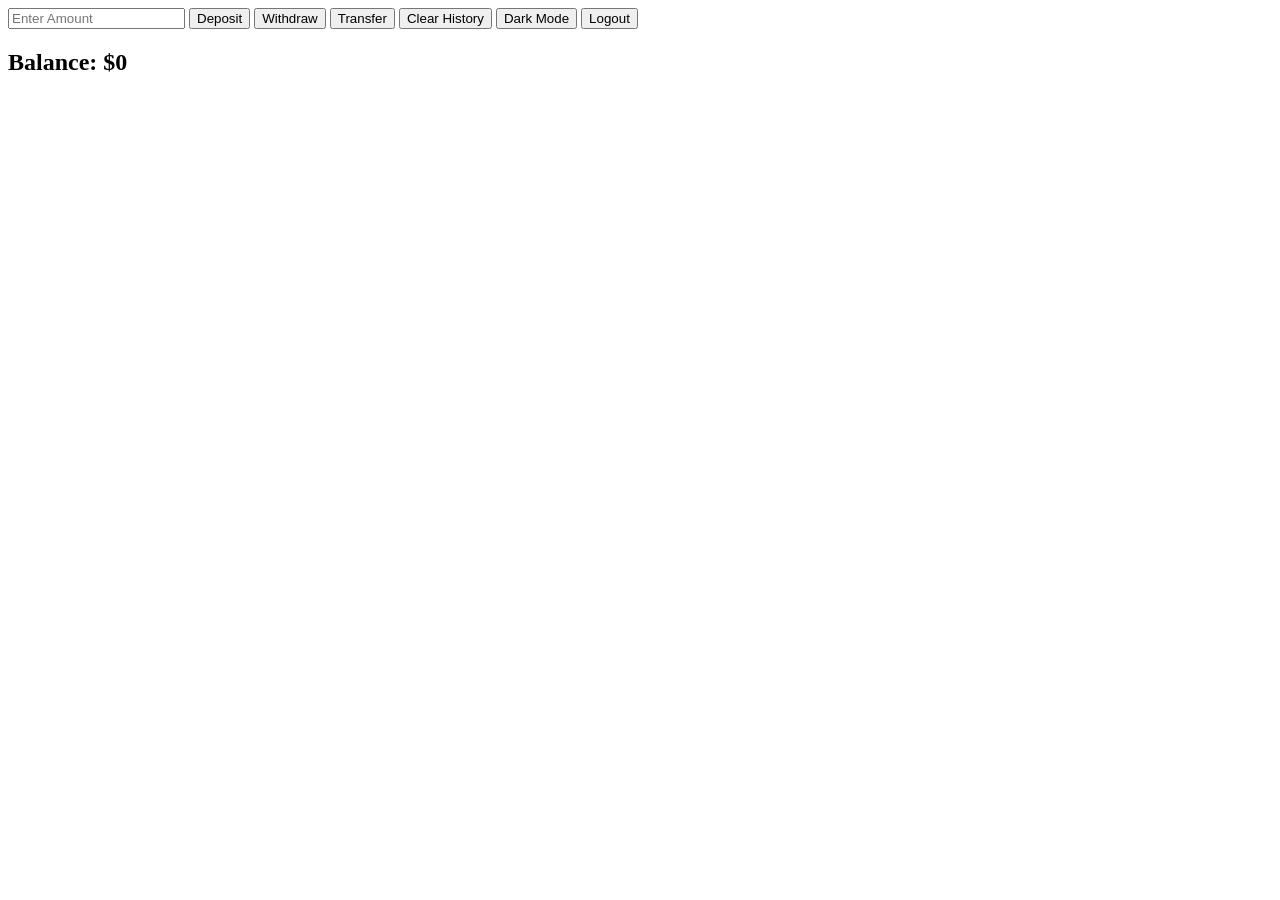
==== index.html @ d0f038c4 "Initial Start" ====
<!doctype html>
<html lang="en">
  <head>
    <meta charset="UTF-8" />
    <meta name="viewport" content="width=device-width, initial-scale=1.0" />
    <title>Document</title>
  </head>
  <body>
    <input type="number" id="amount" placeholder="Enter Amount" />

    <button onclick="deposit()">Deposit</button>

    <button onclick="withdraw()">Withdraw</button>

    <button onclick="transfer()">Transfer</button>

    <button onclick="clearHistory()">Clear History</button>

    <button onclick="toggleTheme()">Dark Mode</button>

    <button onclick="logout()">Logout</button>

    <h2>Balance: <span id="balance">$0</span></h2>

    <div id="history"></div>
  </body>
</html>
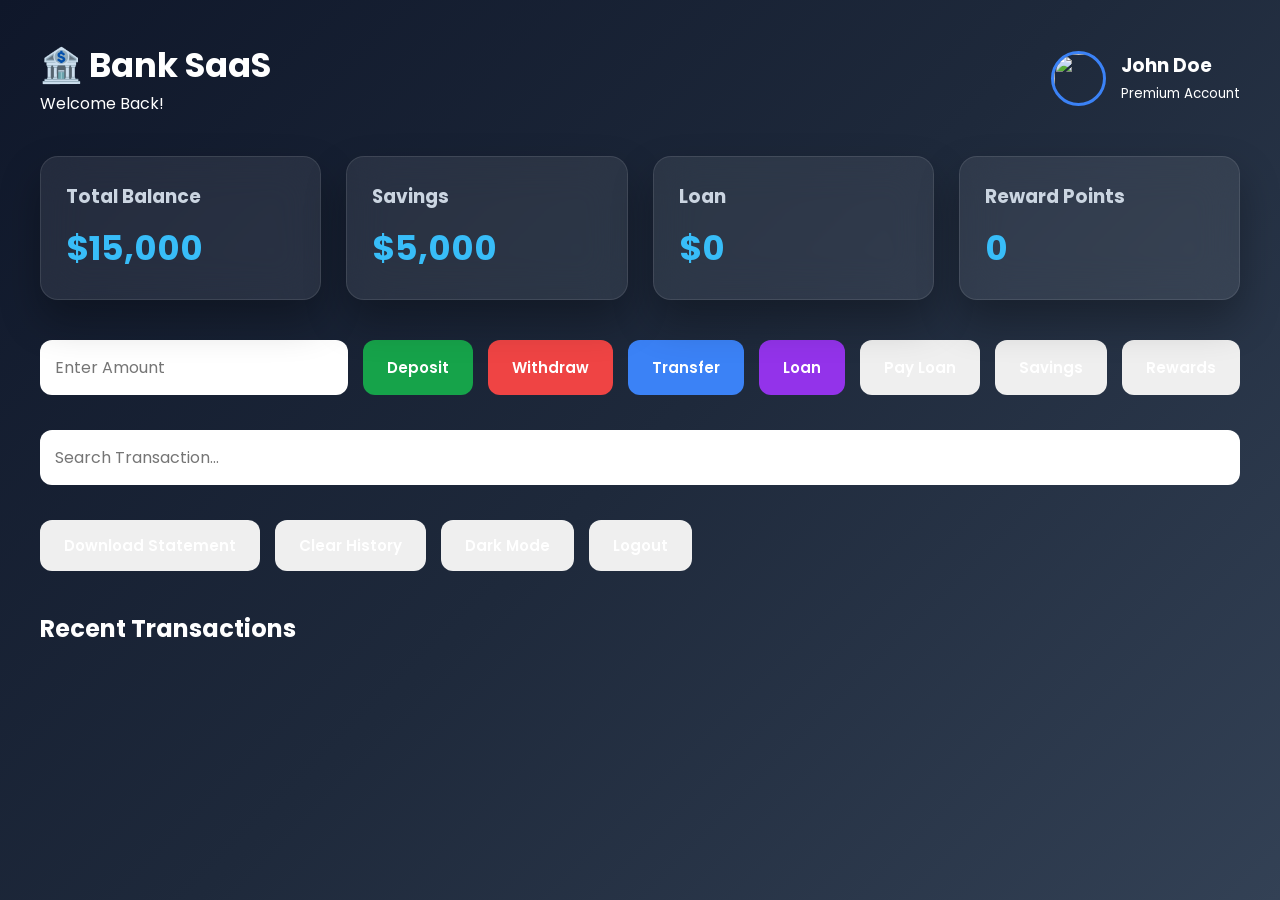
==== commit 11bdcf63: "styled" ====
--- a/index.html
+++ b/index.html
@@ -3,25 +3,106 @@
   <head>
     <meta charset="UTF-8" />
     <meta name="viewport" content="width=device-width, initial-scale=1.0" />
-    <title>Document</title>
+    <title>Bank SaaS Dashboard</title>
+
+    <link rel="stylesheet" href="style.css" />
   </head>
   <body>
-    <input type="number" id="amount" placeholder="Enter Amount" />
+    <div class="container">
+      <!-- Header -->
+      <header class="header">
+        <div>
+          <h1>🏦 Bank SaaS</h1>
+          <p>Welcome Back!</p>
+        </div>
 
-    <button onclick="deposit()">Deposit</button>
+        <div class="profile">
+          <img src="https://i.pravatar.cc/100" alt="" />
+          <div>
+            <h3>John Doe</h3>
+            <small>Premium Account</small>
+          </div>
+        </div>
+      </header>
 
-    <button onclick="withdraw()">Withdraw</button>
+      <!-- Dashboard Cards -->
+      <section class="cards">
+        <div class="card">
+          <h3>Total Balance</h3>
+          <h1 id="balance">$0</h1>
+        </div>
 
-    <button onclick="transfer()">Transfer</button>
+        <div class="card">
+          <h3>Savings</h3>
+          <h1 id="saving">$5000</h1>
+        </div>
 
-    <button onclick="clearHistory()">Clear History</button>
+        <div class="card">
+          <h3>Loan</h3>
+          <h1 id="loan">$0</h1>
+        </div>
 
-    <button onclick="toggleTheme()">Dark Mode</button>
+        <div class="card">
+          <h3>Reward Points</h3>
+          <h1 id="points">0</h1>
+        </div>
+      </section>
 
-    <button onclick="logout()">Logout</button>
+      <!-- Amount Input -->
+      <section class="actions">
+        <input type="number" id="amount" placeholder="Enter Amount" />
 
-    <h2>Balance: <span id="balance">$0</span></h2>
+        <button class="deposit" onclick="deposit()">Deposit</button>
 
-    <div id="history"></div>
+        <button class="withdraw" onclick="withdraw()">Withdraw</button>
+
+        <button class="transfer" onclick="transfer()">Transfer</button>
+
+        <button class="loan" onclick="requestLoan()">Loan</button>
+
+        <button onclick="payLoan()">Pay Loan</button>
+
+        <button onclick="addSavings()">Savings</button>
+
+        <button onclick="redeemRewards()">Rewards</button>
+      </section>
+
+      <!-- Search -->
+
+      <div class="search">
+        <input
+          type="text"
+          id="search"
+          placeholder="Search Transaction..."
+          onkeyup="searchTransactions()"
+        />
+      </div>
+
+      <!-- Extra Buttons -->
+
+      <section class="actions">
+        <button onclick="downloadStatement()">Download Statement</button>
+
+        <button onclick="clearHistory()">Clear History</button>
+
+        <button onclick="toggleTheme()">Dark Mode</button>
+
+        <button onclick="logout()">Logout</button>
+      </section>
+
+      <!-- Transaction History -->
+
+      <section class="history">
+        <h2>Recent Transactions</h2>
+
+        <div id="history"></div>
+      </section>
+    </div>
+
+    <!-- Notification -->
+
+    <div id="notification" class="notification"></div>
+
+    <script src="script.js"></script>
   </body>
 </html>
--- a/style.css
+++ b/style.css
@@ -0,0 +1,329 @@
+/* ===========================
+   GOOGLE FONT
+=========================== */
+
+@import url("https://fonts.googleapis.com/css2?family=Poppins:wght@300;400;500;600;700;800&display=swap");
+
+/* ===========================
+   RESET
+=========================== */
+
+* {
+  margin: 0;
+  padding: 0;
+  box-sizing: border-box;
+  font-family: "Poppins", sans-serif;
+}
+
+body {
+  background: linear-gradient(135deg, #0f172a, #1e293b, #334155);
+  min-height: 100vh;
+  color: #fff;
+  padding: 40px;
+}
+
+/* ===========================
+   CONTAINER
+=========================== */
+
+.container {
+  max-width: 1400px;
+  margin: auto;
+}
+
+/* ===========================
+   HEADER
+=========================== */
+
+.header {
+  display: flex;
+  justify-content: space-between;
+  align-items: center;
+  margin-bottom: 40px;
+}
+
+.header h1 {
+  font-size: 34px;
+  font-weight: 700;
+}
+
+.profile {
+  display: flex;
+  align-items: center;
+  gap: 15px;
+}
+
+.profile img {
+  width: 55px;
+  height: 55px;
+  border-radius: 50%;
+  object-fit: cover;
+  border: 3px solid #3b82f6;
+}
+
+/* ===========================
+   DASHBOARD CARDS
+=========================== */
+
+.cards {
+  display: grid;
+  grid-template-columns: repeat(auto-fit, minmax(250px, 1fr));
+  gap: 25px;
+  margin-bottom: 40px;
+}
+
+.card {
+  background: rgba(255, 255, 255, 0.08);
+
+  backdrop-filter: blur(20px);
+
+  border: 1px solid rgba(255, 255, 255, 0.1);
+
+  border-radius: 18px;
+
+  padding: 25px;
+
+  transition: 0.35s;
+
+  box-shadow: 0 20px 40px rgba(0, 0, 0, 0.3);
+}
+
+.card:hover {
+  transform: translateY(-8px);
+
+  background: rgba(255, 255, 255, 0.12);
+}
+
+.card h3 {
+  color: #cbd5e1;
+
+  margin-bottom: 12px;
+}
+
+.card h1 {
+  font-size: 34px;
+
+  color: #38bdf8;
+}
+
+/* ===========================
+   ACTIONS
+=========================== */
+
+.actions {
+  display: flex;
+
+  flex-wrap: wrap;
+
+  gap: 15px;
+
+  margin: 35px 0;
+}
+
+input {
+  flex: 1;
+
+  min-width: 250px;
+
+  padding: 15px;
+
+  border: none;
+
+  outline: none;
+
+  border-radius: 12px;
+
+  background: #fff;
+
+  font-size: 16px;
+}
+
+button {
+  padding: 14px 24px;
+
+  border: none;
+
+  border-radius: 12px;
+
+  cursor: pointer;
+
+  color: #fff;
+
+  font-size: 15px;
+
+  font-weight: 600;
+
+  transition: 0.3s;
+}
+
+/* Button Colors */
+
+.deposit {
+  background: #16a34a;
+}
+
+.withdraw {
+  background: #ef4444;
+}
+
+.transfer {
+  background: #3b82f6;
+}
+
+.loan {
+  background: #9333ea;
+}
+
+button:hover {
+  transform: translateY(-3px);
+
+  box-shadow: 0 15px 30px rgba(0, 0, 0, 0.3);
+}
+
+/* ===========================
+   TRANSACTION HISTORY
+=========================== */
+
+.history {
+  margin-top: 40px;
+}
+
+.history h2 {
+  margin-bottom: 20px;
+}
+
+.transaction {
+  display: flex;
+
+  justify-content: space-between;
+
+  align-items: center;
+
+  background: rgba(255, 255, 255, 0.08);
+
+  margin-bottom: 15px;
+
+  padding: 18px 22px;
+
+  border-radius: 15px;
+
+  border-left: 6px solid #38bdf8;
+
+  transition: 0.3s;
+}
+
+.transaction:hover {
+  transform: translateX(8px);
+}
+
+.transaction h3 {
+  margin-bottom: 5px;
+}
+
+.transaction p {
+  color: #94a3b8;
+}
+
+/* Different Colors */
+
+.deposit-item {
+  border-left-color: #22c55e;
+}
+
+.withdraw-item {
+  border-left-color: #ef4444;
+}
+
+.transfer-item {
+  border-left-color: #3b82f6;
+}
+
+.loan-item {
+  border-left-color: #9333ea;
+}
+
+/* ===========================
+   SEARCH BAR
+=========================== */
+
+.search {
+  margin: 30px 0;
+}
+
+.search input {
+  width: 100%;
+}
+
+/* ===========================
+   NOTIFICATION
+=========================== */
+
+.notification {
+  position: fixed;
+
+  right: 30px;
+
+  top: 30px;
+
+  background: #22c55e;
+
+  color: #fff;
+
+  padding: 18px 25px;
+
+  border-radius: 12px;
+
+  transform: translateX(300px);
+
+  transition: 0.4s;
+
+  box-shadow: 0 15px 30px rgba(0, 0, 0, 0.3);
+}
+
+.notification.show {
+  transform: translateX(0);
+}
+
+/* ===========================
+   TABLET
+=========================== */
+
+@media (max-width: 900px) {
+  .header {
+    flex-direction: column;
+
+    gap: 20px;
+
+    align-items: flex-start;
+  }
+
+  .actions {
+    flex-direction: column;
+  }
+
+  button {
+    width: 100%;
+  }
+}
+
+/* ===========================
+   MOBILE
+=========================== */
+
+@media (max-width: 600px) {
+  body {
+    padding: 20px;
+  }
+
+  .card h1 {
+    font-size: 26px;
+  }
+
+  .transaction {
+    flex-direction: column;
+
+    align-items: flex-start;
+
+    gap: 10px;
+  }
+}
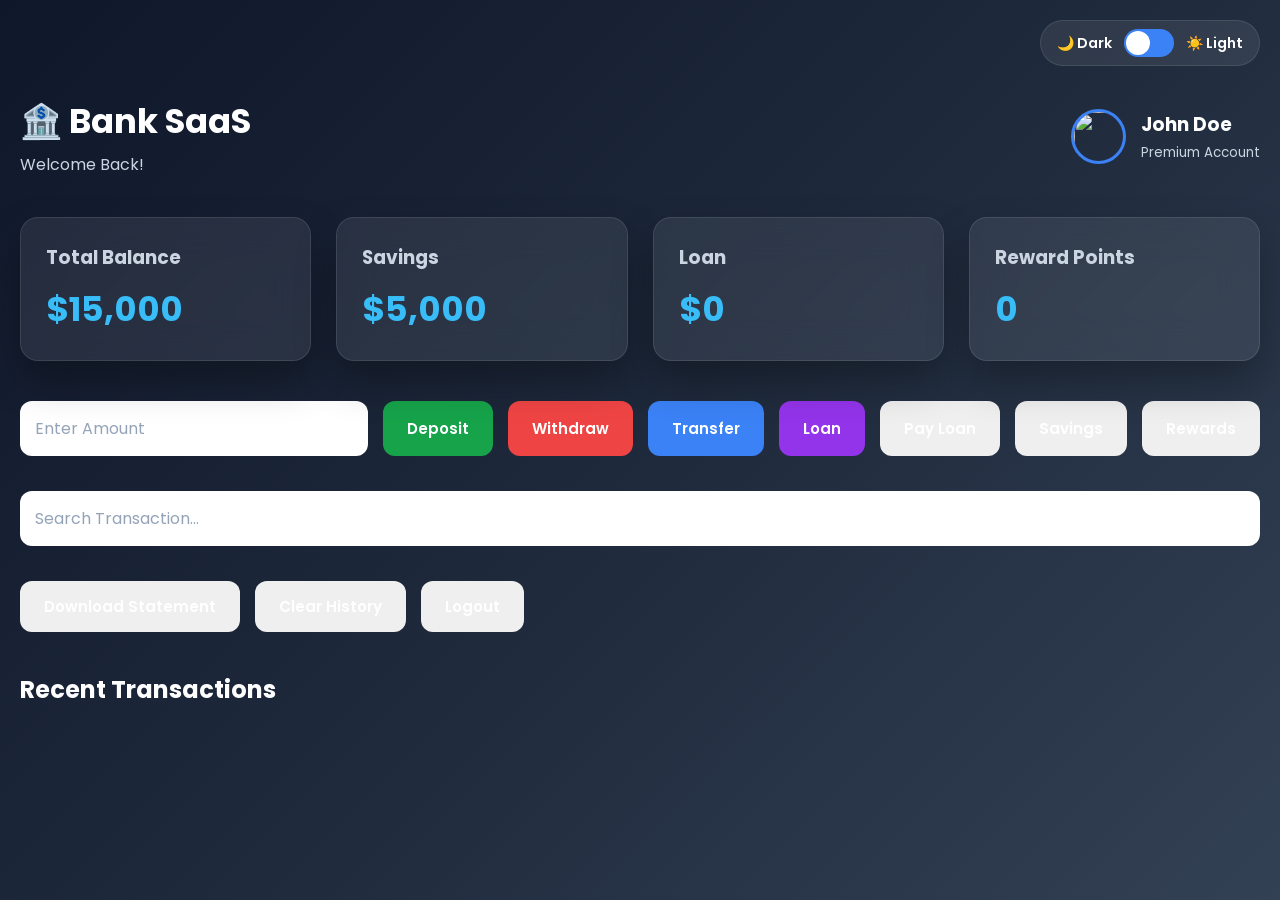
==== commit 91276864: "Add theme toggle button to header and remove duplicate dark mode button" ====
--- a/index.html
+++ b/index.html
@@ -9,6 +9,15 @@
   </head>
   <body>
     <div class="container">
+      <!-- Theme Toggle -->
+      <div class="theme-toggle-container">
+        <div class="theme-toggle" onclick="toggleTheme()">
+          <span class="theme-toggle-label">🌙 Dark</span>
+          <div class="theme-toggle-switch"></div>
+          <span class="theme-toggle-label">☀️ Light</span>
+        </div>
+      </div>
+
       <!-- Header -->
       <header class="header">
         <div>
@@ -85,8 +94,6 @@
 
         <button onclick="clearHistory()">Clear History</button>
 
-        <button onclick="toggleTheme()">Dark Mode</button>
-
         <button onclick="logout()">Logout</button>
       </section>
 
--- a/style.css
+++ b/style.css
@@ -3,6 +3,32 @@
 =========================== */
 
 @import url("https://fonts.googleapis.com/css2?family=Poppins:wght@300;400;500;600;700;800&display=swap");
+
+/* ===========================
+   CSS VARIABLES - THEME COLORS
+=========================== */
+
+:root {
+  --bg-primary: linear-gradient(135deg, #0f172a, #1e293b, #334155);
+  --bg-secondary: rgba(255, 255, 255, 0.08);
+  --text-primary: #fff;
+  --text-secondary: #cbd5e1;
+  --text-muted: #94a3b8;
+  --border-color: rgba(255, 255, 255, 0.1);
+  --card-hover: rgba(255, 255, 255, 0.12);
+  --shadow: 0 20px 40px rgba(0, 0, 0, 0.3);
+}
+
+body.light-mode {
+  --bg-primary: linear-gradient(135deg, #f8fafc, #f1f5f9, #e2e8f0);
+  --bg-secondary: rgba(15, 23, 42, 0.08);
+  --text-primary: #0f172a;
+  --text-secondary: #475569;
+  --text-muted: #64748b;
+  --border-color: rgba(15, 23, 42, 0.1);
+  --card-hover: rgba(15, 23, 42, 0.12);
+  --shadow: 0 20px 40px rgba(0, 0, 0, 0.1);
+}
 
 /* ===========================
    RESET
@@ -16,10 +42,11 @@
 }
 
 body {
-  background: linear-gradient(135deg, #0f172a, #1e293b, #334155);
+  background: var(--bg-primary);
   min-height: 100vh;
-  color: #fff;
-  padding: 40px;
+  color: var(--text-primary);
+  padding: 20px;
+  transition: background 0.4s ease, color 0.4s ease;
 }
 
 /* ===========================
@@ -32,6 +59,68 @@
 }
 
 /* ===========================
+   THEME TOGGLE
+=========================== */
+
+.theme-toggle-container {
+  display: flex;
+  justify-content: flex-end;
+  margin-bottom: 30px;
+}
+
+.theme-toggle {
+  display: flex;
+  align-items: center;
+  gap: 12px;
+  background: var(--bg-secondary);
+  border: 1px solid var(--border-color);
+  border-radius: 25px;
+  padding: 8px 16px;
+  cursor: pointer;
+  transition: 0.3s ease;
+}
+
+.theme-toggle:hover {
+  background: var(--card-hover);
+  transform: translateY(-2px);
+}
+
+.theme-toggle-label {
+  font-weight: 600;
+  font-size: 14px;
+  user-select: none;
+}
+
+.theme-toggle-switch {
+  width: 50px;
+  height: 28px;
+  background: #3b82f6;
+  border-radius: 14px;
+  position: relative;
+  transition: 0.3s ease;
+}
+
+.theme-toggle-switch::after {
+  content: "";
+  position: absolute;
+  width: 24px;
+  height: 24px;
+  background: #fff;
+  border-radius: 50%;
+  top: 2px;
+  left: 2px;
+  transition: 0.3s ease;
+}
+
+body.light-mode .theme-toggle-switch {
+  background: #f59e0b;
+}
+
+body.light-mode .theme-toggle-switch::after {
+  left: 24px;
+}
+
+/* ===========================
    HEADER
 =========================== */
 
@@ -45,6 +134,12 @@
 .header h1 {
   font-size: 34px;
   font-weight: 700;
+  color: var(--text-primary);
+}
+
+.header p {
+  color: var(--text-secondary);
+  margin-top: 5px;
 }
 
 .profile {
@@ -61,6 +156,14 @@
   border: 3px solid #3b82f6;
 }
 
+.profile h3 {
+  color: var(--text-primary);
+}
+
+.profile small {
+  color: var(--text-secondary);
+}
+
 /* ===========================
    DASHBOARD CARDS
 =========================== */
@@ -73,36 +176,27 @@
 }
 
 .card {
-  background: rgba(255, 255, 255, 0.08);
-
+  background: var(--bg-secondary);
   backdrop-filter: blur(20px);
-
-  border: 1px solid rgba(255, 255, 255, 0.1);
-
+  border: 1px solid var(--border-color);
   border-radius: 18px;
-
   padding: 25px;
-
   transition: 0.35s;
-
-  box-shadow: 0 20px 40px rgba(0, 0, 0, 0.3);
+  box-shadow: var(--shadow);
 }
 
 .card:hover {
   transform: translateY(-8px);
-
-  background: rgba(255, 255, 255, 0.12);
+  background: var(--card-hover);
 }
 
 .card h3 {
-  color: #cbd5e1;
-
+  color: var(--text-secondary);
   margin-bottom: 12px;
 }
 
 .card h1 {
   font-size: 34px;
-
   color: #38bdf8;
 }
 
@@ -112,47 +206,42 @@
 
 .actions {
   display: flex;
-
   flex-wrap: wrap;
-
   gap: 15px;
-
   margin: 35px 0;
 }
 
 input {
   flex: 1;
-
   min-width: 250px;
-
   padding: 15px;
-
   border: none;
-
   outline: none;
-
   border-radius: 12px;
-
+  background: var(--text-primary);
+  color: var(--text-primary);
+  font-size: 16px;
+  transition: 0.3s ease;
+}
+
+body.light-mode input {
   background: #fff;
-
-  font-size: 16px;
+  color: #0f172a;
+  border: 1px solid var(--border-color);
+}
+
+input::placeholder {
+  color: var(--text-muted);
 }
 
 button {
   padding: 14px 24px;
-
   border: none;
-
   border-radius: 12px;
-
   cursor: pointer;
-
   color: #fff;
-
   font-size: 15px;
-
   font-weight: 600;
-
   transition: 0.3s;
 }
 
@@ -176,7 +265,6 @@
 
 button:hover {
   transform: translateY(-3px);
-
   box-shadow: 0 15px 30px rgba(0, 0, 0, 0.3);
 }
 
@@ -190,38 +278,41 @@
 
 .history h2 {
   margin-bottom: 20px;
+  color: var(--text-primary);
 }
 
 .transaction {
   display: flex;
-
   justify-content: space-between;
-
   align-items: center;
-
-  background: rgba(255, 255, 255, 0.08);
-
+  background: var(--bg-secondary);
   margin-bottom: 15px;
-
   padding: 18px 22px;
-
   border-radius: 15px;
-
   border-left: 6px solid #38bdf8;
-
   transition: 0.3s;
 }
 
 .transaction:hover {
   transform: translateX(8px);
+  background: var(--card-hover);
 }
 
 .transaction h3 {
   margin-bottom: 5px;
+  color: var(--text-primary);
 }
 
 .transaction p {
-  color: #94a3b8;
+  color: var(--text-muted);
+}
+
+.transaction span {
+  color: var(--text-secondary);
+}
+
+.transaction small {
+  color: var(--text-muted);
 }
 
 /* Different Colors */
@@ -260,23 +351,14 @@
 
 .notification {
   position: fixed;
-
   right: 30px;
-
   top: 30px;
-
   background: #22c55e;
-
   color: #fff;
-
   padding: 18px 25px;
-
   border-radius: 12px;
-
   transform: translateX(300px);
-
   transition: 0.4s;
-
   box-shadow: 0 15px 30px rgba(0, 0, 0, 0.3);
 }
 
@@ -291,9 +373,7 @@
 @media (max-width: 900px) {
   .header {
     flex-direction: column;
-
     gap: 20px;
-
     align-items: flex-start;
   }
 
@@ -304,6 +384,10 @@
   button {
     width: 100%;
   }
+
+  .theme-toggle-container {
+    justify-content: center;
+  }
 }
 
 /* ===========================
@@ -312,7 +396,11 @@
 
 @media (max-width: 600px) {
   body {
-    padding: 20px;
+    padding: 15px;
+  }
+
+  .header h1 {
+    font-size: 26px;
   }
 
   .card h1 {
@@ -321,9 +409,26 @@
 
   .transaction {
     flex-direction: column;
-
     align-items: flex-start;
-
     gap: 10px;
   }
-}
+
+  .theme-toggle {
+    font-size: 12px;
+    padding: 6px 12px;
+  }
+
+  .theme-toggle-switch {
+    width: 40px;
+    height: 22px;
+  }
+
+  .theme-toggle-switch::after {
+    width: 18px;
+    height: 18px;
+  }
+
+  body.light-mode .theme-toggle-switch::after {
+    left: 20px;
+  }
+}
